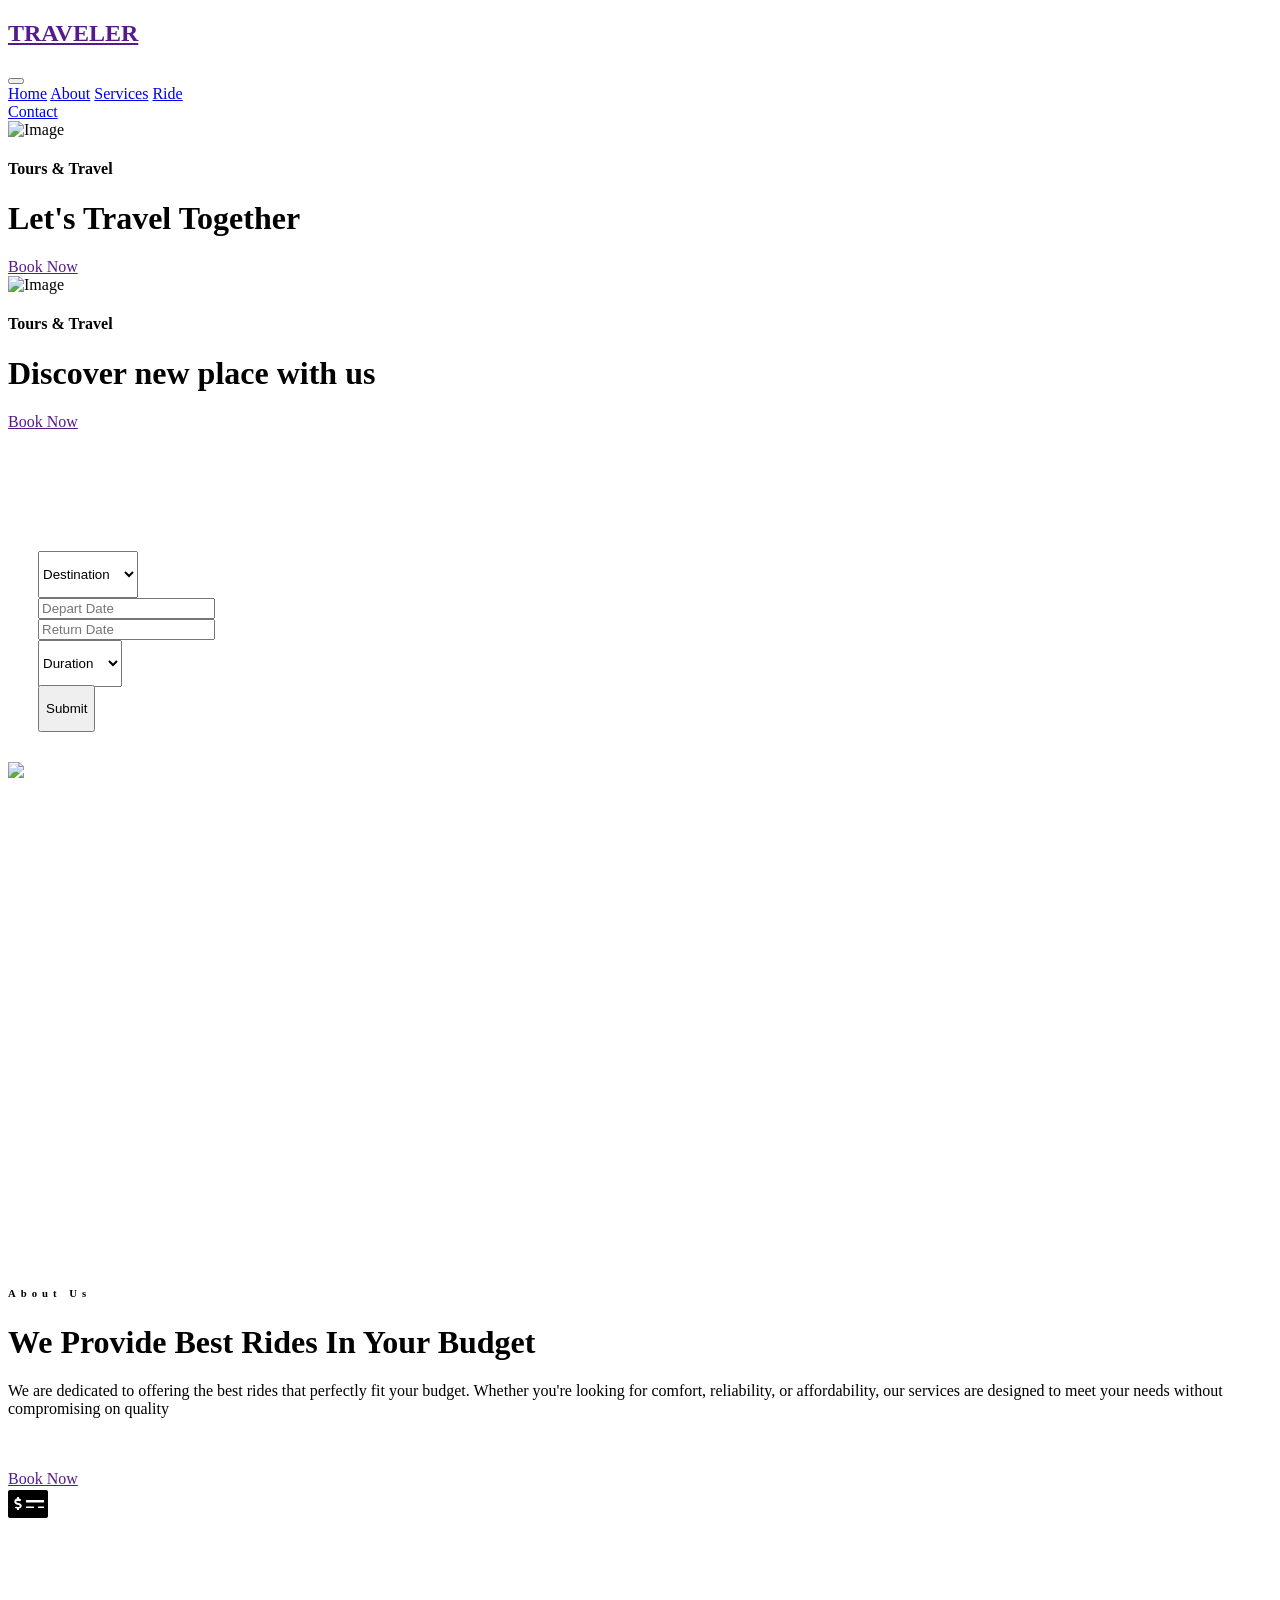
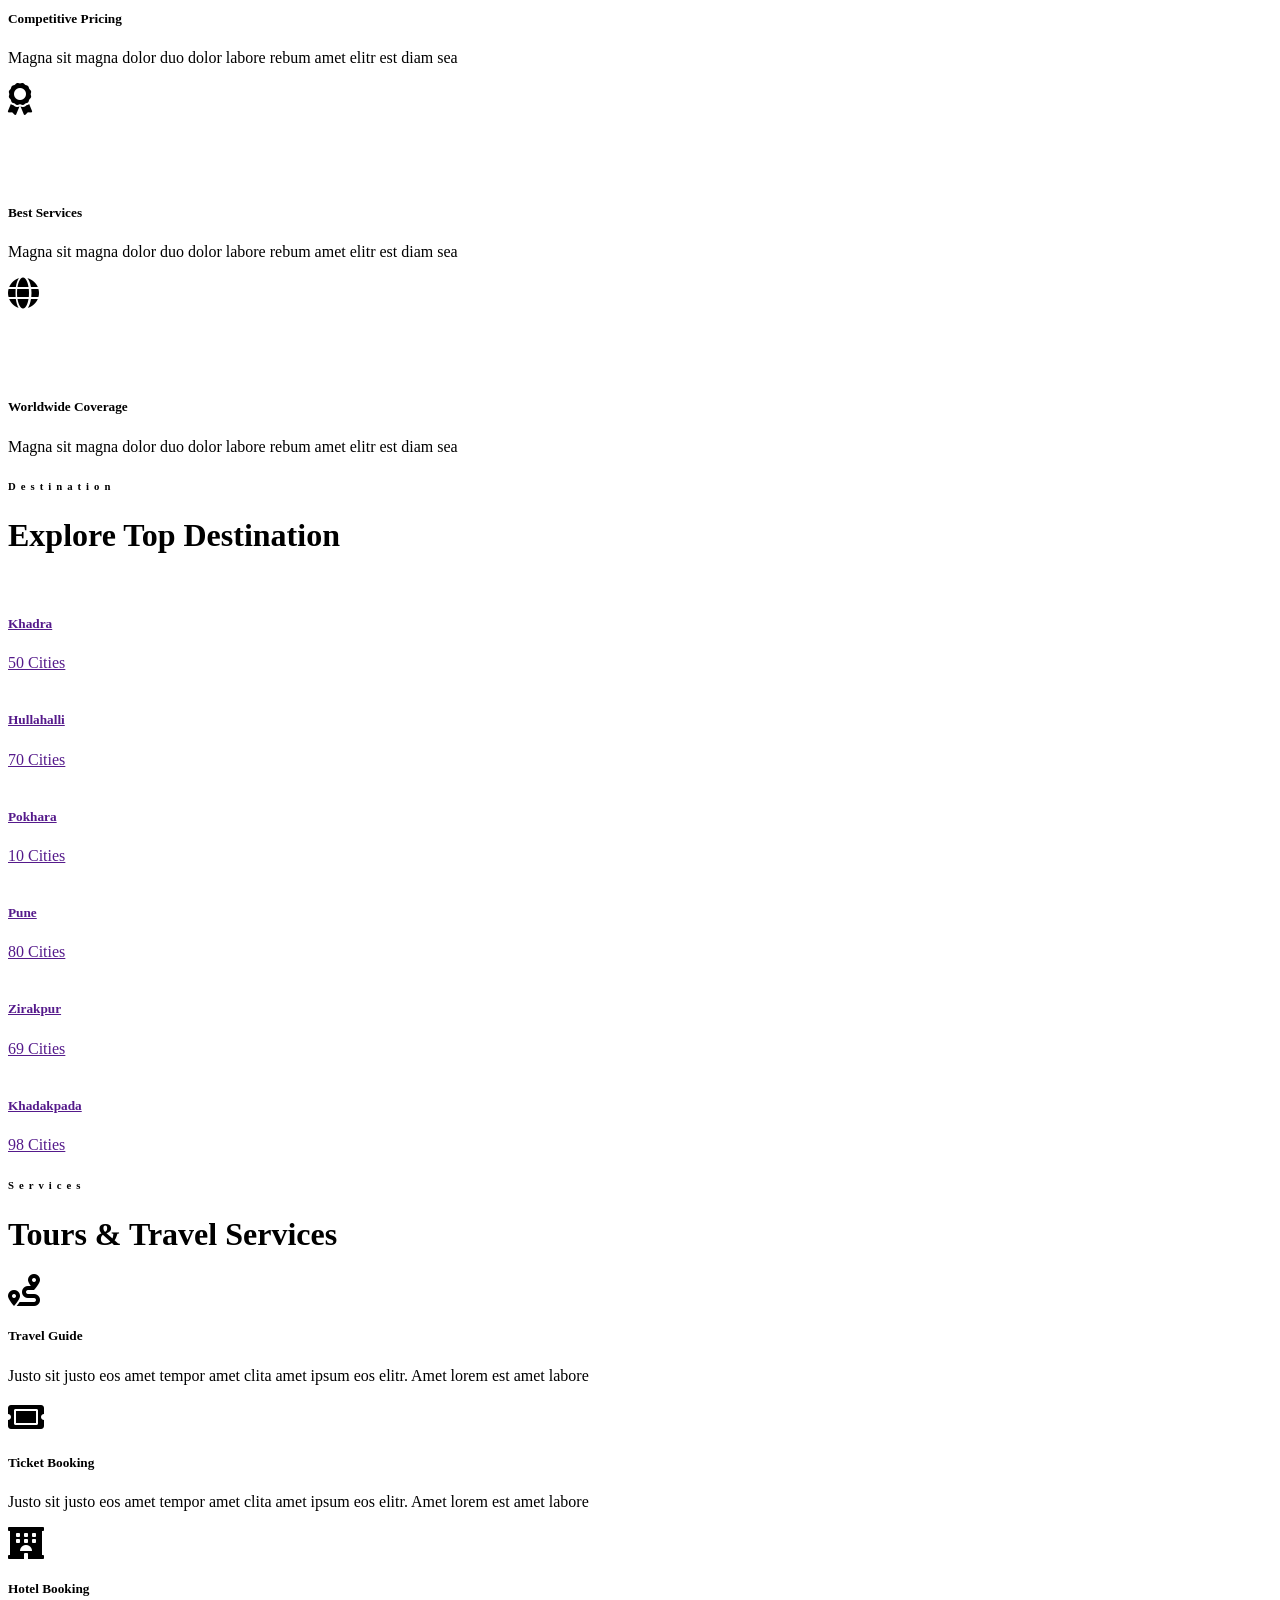
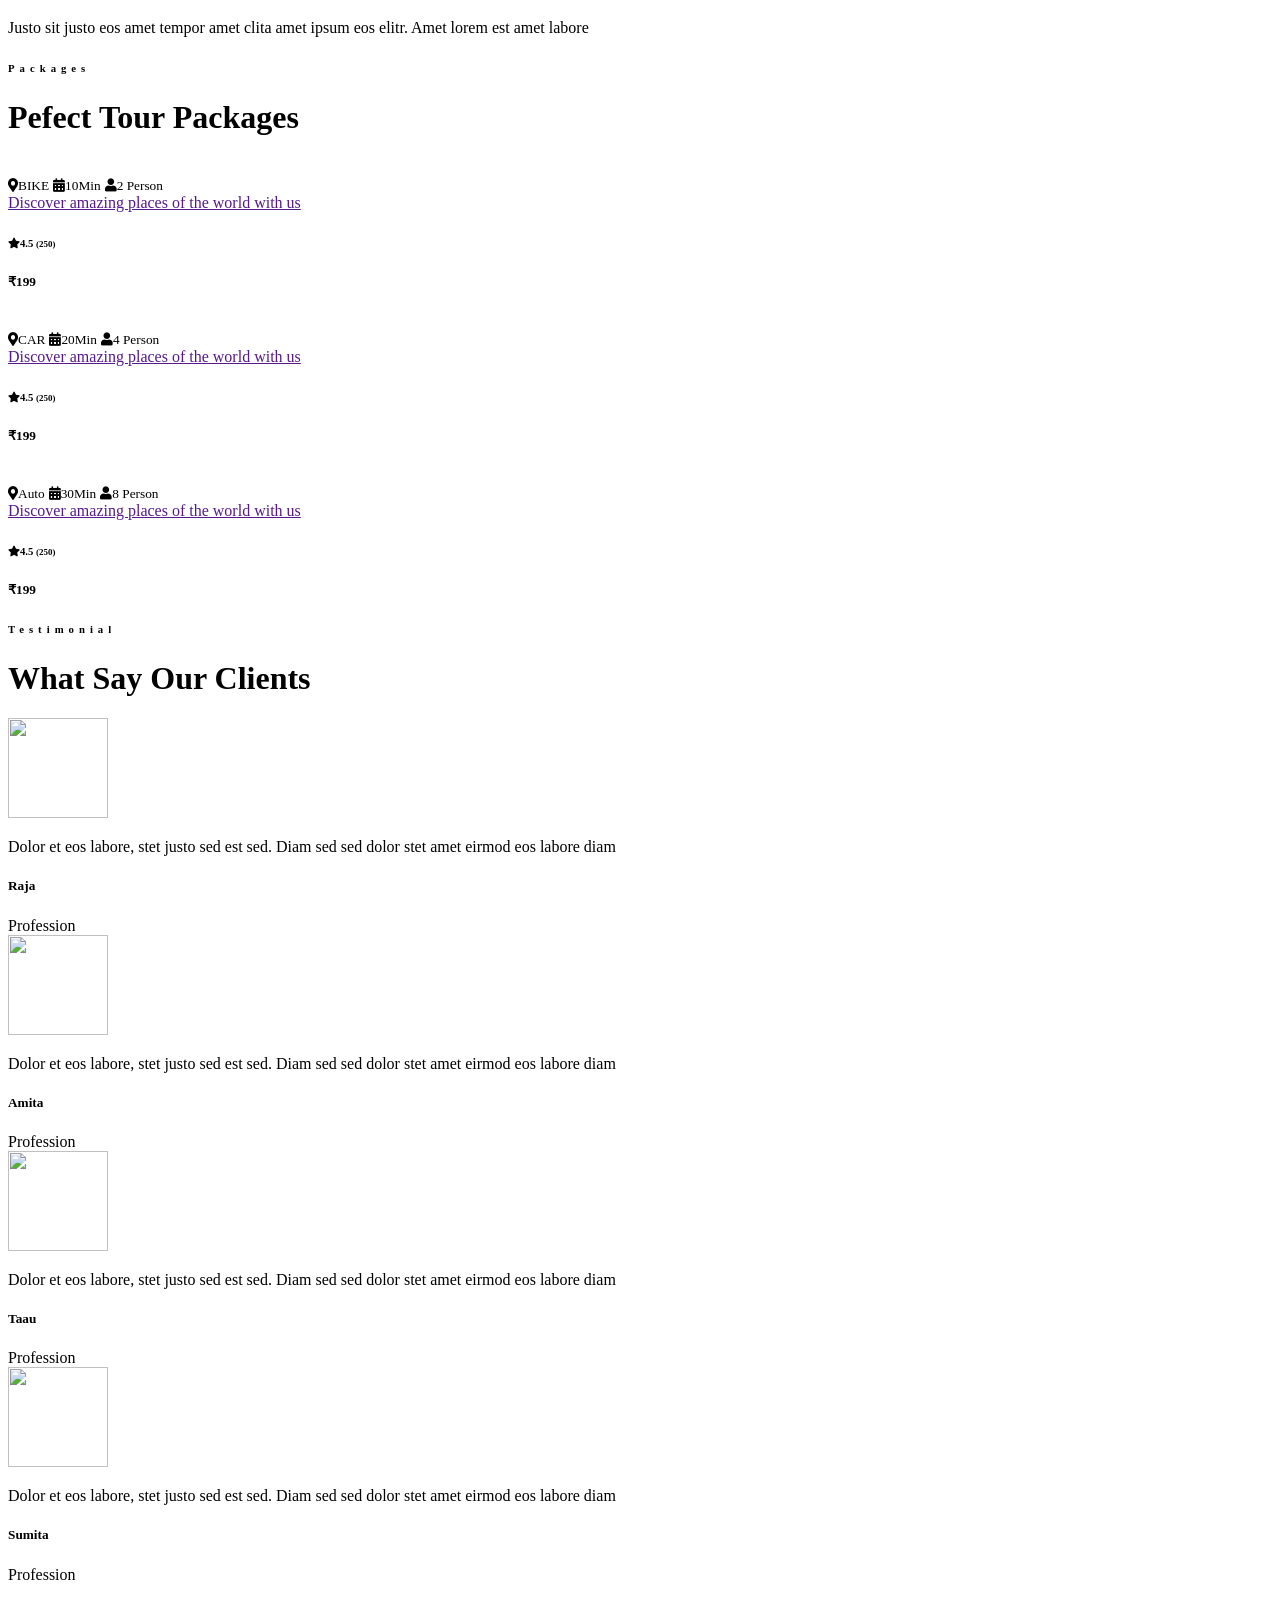
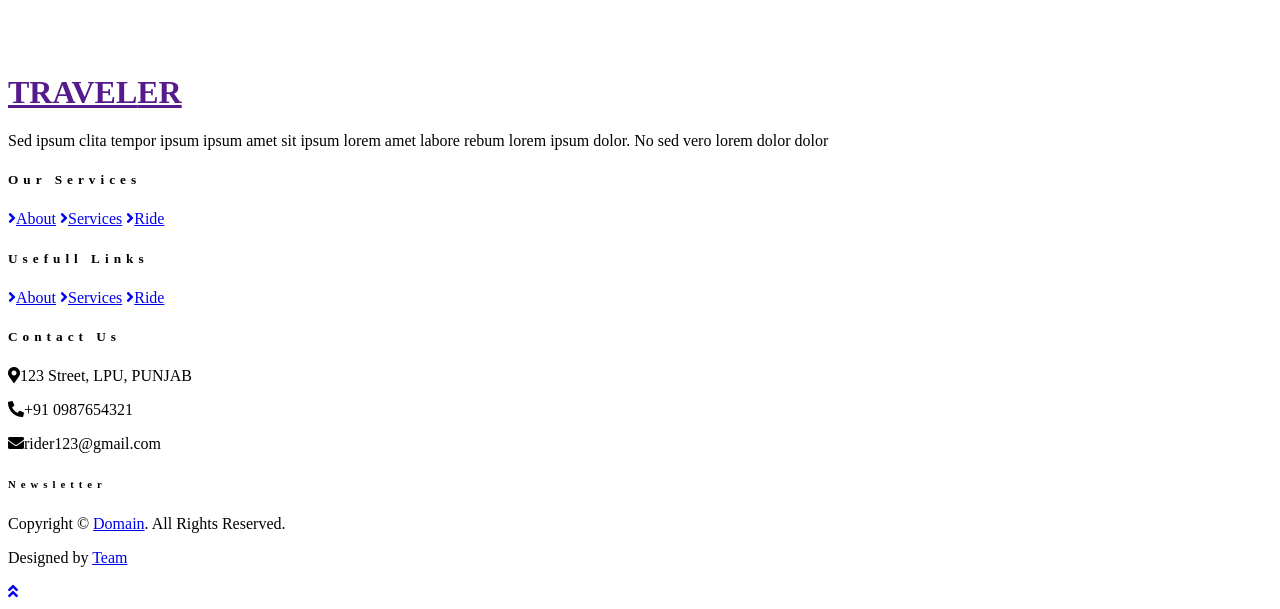
==== index.html @ fdd0c865 "Add files via upload" ====
<!DOCTYPE html>
<html lang="en">

<head>
    <meta charset="utf-8">
    <title>RIDERS</title>
    <meta content="width=device-width, initial-scale=1.0" name="viewport">
    <!-- <meta content="Free HTML Templates" name="keywords">
    <meta content="Free HTML Templates" name="description"> -->

    <!-- Favicon -->
    <link href="img/favicon.ico" rel="icon">

    <!-- Google Web Fonts -->
    <link rel="preconnect" href="https://fonts.gstatic.com">
    <link href="https://fonts.googleapis.com/css2?family=Poppins:wght@400;500;600;700&display=swap" rel="stylesheet"> 

    <!-- Font Awesome -->
    <link href="https://cdnjs.cloudflare.com/ajax/libs/font-awesome/5.10.0/css/all.min.css" rel="stylesheet">

    <!-- Libraries Stylesheet -->
    <link href="lib/owlcarousel/assets/owl.carousel.min.css" rel="stylesheet">
    <link href="lib/tempusdominus/css/tempusdominus-bootstrap-4.min.css" rel="stylesheet" />

    <!-- Customized Bootstrap Stylesheet -->
    <link href="css/style.css" rel="stylesheet">
</head>

<body>
   
    <!-- Topbar End -->


    <!-- Navbar Start -->
    <div class="container-fluid position-relative nav-bar p-0">
        <div class="container-lg position-relative p-0 px-lg-3" style="z-index: 9;">
            <nav class="navbar navbar-expand-lg bg-light navbar-light shadow-lg py-3 py-lg-0 pl-3 pl-lg-5">
                <a href="" class="navbar-brand">
                    <h1 class="text-primary"><span class="text-dark">TRAVEL</span>ER</h1>
                </a>
                <button type="button" class="navbar-toggler" data-toggle="collapse" data-target="#navbarCollapse">
                    <span class="navbar-toggler-icon"></span>
                </button>
                <div class="collapse navbar-collapse justify-content-between px-3" id="navbarCollapse">
                    <div class="navbar-nav ml-auto py-0">
                        <a href="index.html" class="nav-item nav-link active">Home</a>
                        <a href="about.html" class="nav-item nav-link">About</a>
                        <a href="service.html" class="nav-item nav-link">Services</a>
                        <a href="package.html" class="nav-item nav-link">Ride</a>
                        <!-- <div class="nav-item dropdown">
                            <a href="#" class="nav-link dropdown-toggle" data-toggle="dropdown">Pages</a>
                            <div class="dropdown-menu border-0 rounded-0 m-0">
                                <a href="blog.html" class="dropdown-item">Blog Grid</a>
                                <a href="single.html" class="dropdown-item">Blog Detail</a>
                                <a href="destination.html" class="dropdown-item">Destination</a>
                                <a href="guide.html" class="dropdown-item">Travel Guides</a>
                                <a href="testimonial.html" class="dropdown-item">Testimonial</a>
                            </div> -->
                        </div>
                        <a href="contact.html" class="nav-item nav-link">Contact</a>
                    </div>
                </div>
            </nav>
        </div>
    </div>
    <!-- Navbar End -->


    <!-- Carousel Start -->
    <div class="container-fluid p-0">
        <div id="header-carousel" class="carousel slide" data-ride="carousel">
            <div class="carousel-inner">
                <div class="carousel-item active">
                    <img class="w-100" src="img/carousel-1.jpg" alt="Image">
                    <div class="carousel-caption d-flex flex-column align-items-center justify-content-center">
                        <div class="p-3" style="max-width: 900px;">
                            <h4 class="text-white text-uppercase mb-md-3">Tours & Travel</h4>
                            <h1 class="display-3 text-white mb-md-4">Let's Travel Together</h1>
                            <a href="" class="btn btn-primary py-md-3 px-md-5 mt-2">Book Now</a>
                        </div>
                    </div>
                </div>
                <div class="carousel-item">
                    <img class="w-100" src="img/carousel-2.jpg" alt="Image">
                    <div class="carousel-caption d-flex flex-column align-items-center justify-content-center">
                        <div class="p-3" style="max-width: 900px;">
                            <h4 class="text-white text-uppercase mb-md-3">Tours & Travel</h4>
                            <h1 class="display-3 text-white mb-md-4">Discover new place with us</h1>
                            <a href="" class="btn btn-primary py-md-3 px-md-5 mt-2">Book Now</a>
                        </div>
                    </div>
                </div>
            </div>
            <a class="carousel-control-prev" href="#header-carousel" data-slide="prev">
                <div class="btn btn-dark" style="width: 45px; height: 45px;">
                    <span class="carousel-control-prev-icon mb-n2"></span>
                </div>
            </a>
            <a class="carousel-control-next" href="#header-carousel" data-slide="next">
                <div class="btn btn-dark" style="width: 45px; height: 45px;">
                    <span class="carousel-control-next-icon mb-n2"></span>
                </div>
            </a>
        </div>
    </div>
    <!-- Carousel End -->


    <!-- Booking Start -->
    <div class="container-fluid booking mt-5 pb-5">
        <div class="container pb-5">
            <div class="bg-light shadow" style="padding: 30px;">
                <div class="row align-items-center" style="min-height: 60px;">
                    <div class="col-md-10">
                        <div class="row">
                            <div class="col-md-3">
                                <div class="mb-3 mb-md-0">
                                    <select class="custom-select px-4" style="height: 47px;">
                                        <option selected>Destination</option>
                                        <option value="1">Destination 1</option>
                                        <option value="2">Destination 1</option>
                                        <option value="3">Destination 1</option>
                                    </select>
                                </div>
                            </div>
                            <div class="col-md-3">
                                <div class="mb-3 mb-md-0">
                                    <div class="date" id="date1" data-target-input="nearest">
                                        <input type="text" class="form-control p-4 datetimepicker-input" placeholder="Depart Date" data-target="#date1" data-toggle="datetimepicker"/>
                                    </div>
                                </div>
                            </div>
                            <div class="col-md-3">
                                <div class="mb-3 mb-md-0">
                                    <div class="date" id="date2" data-target-input="nearest">
                                        <input type="text" class="form-control p-4 datetimepicker-input" placeholder="Return Date" data-target="#date2" data-toggle="datetimepicker"/>
                                    </div>
                                </div>
                            </div>
                            <div class="col-md-3">
                                <div class="mb-3 mb-md-0">
                                    <select class="custom-select px-4" style="height: 47px;">
                                        <option selected>Duration</option>
                                        <option value="1">Duration 1</option>
                                        <option value="2">Duration 1</option>
                                        <option value="3">Duration 1</option>
                                    </select>
                                </div>
                            </div>
                        </div>
                    </div>
                    <div class="col-md-2">
                        <button class="btn btn-primary btn-block" type="submit" style="height: 47px; margin-top: -2px;">Submit</button>
                    </div>
                </div>
            </div>
        </div>
    </div>
    <!-- Booking End -->


    <!-- About Start -->
    <div class="container-fluid py-5">
        <div class="container pt-5">
            <div class="row">
                <div class="col-lg-6" style="min-height: 500px;">
                    <div class="position-relative h-100">
                        <img class="position-absolute w-100 h-100" src="img/about.jpg" style="object-fit: cover;">
                    </div>
                </div>
                <div class="col-lg-6 pt-5 pb-lg-5">
                    <div class="about-text bg-white p-4 p-lg-5 my-lg-5">
                        <h6 class="text-primary text-uppercase" style="letter-spacing: 5px;">About Us</h6>
                        <h1 class="mb-3">We Provide Best Rides  In Your Budget</h1>
                        <p>We are dedicated to offering the best rides that perfectly fit your budget. Whether you're looking for comfort, reliability, or affordability, our services are designed to meet your needs without compromising on quality</p>
                        <div class="row mb-4">
                            <div class="col-6">
                                <img class="img-fluid" src="img/about-1.jpg" alt="">
                            </div>
                            <div class="col-6">
                                <img class="img-fluid" src="img/about-2.jpg" alt="">
                            </div>
                        </div>
                        <a href="" class="btn btn-primary mt-1">Book Now</a>
                    </div>
                </div>
            </div>
        </div>
    </div>
    <!-- About End -->


    <!-- Feature Start -->
    <div class="container-fluid pb-5">
        <div class="container pb-5">
            <div class="row">
                <div class="col-md-4">
                    <div class="d-flex mb-4 mb-lg-0">
                        <div class="d-flex flex-shrink-0 align-items-center justify-content-center bg-primary mr-3" style="height: 100px; width: 100px;">
                            <i class="fa fa-2x fa-money-check-alt text-white"></i>
                        </div>
                        <div class="d-flex flex-column">
                            <h5 class="">Competitive Pricing</h5>
                            <p class="m-0">Magna sit magna dolor duo dolor labore rebum amet elitr est diam sea</p>
                        </div>
                    </div>
                </div>
                <div class="col-md-4">
                    <div class="d-flex mb-4 mb-lg-0">
                        <div class="d-flex flex-shrink-0 align-items-center justify-content-center bg-primary mr-3" style="height: 100px; width: 100px;">
                            <i class="fa fa-2x fa-award text-white"></i>
                        </div>
                        <div class="d-flex flex-column">
                            <h5 class="">Best Services</h5>
                            <p class="m-0">Magna sit magna dolor duo dolor labore rebum amet elitr est diam sea</p>
                        </div>
                    </div>
                </div>
                <div class="col-md-4">
                    <div class="d-flex mb-4 mb-lg-0">
                        <div class="d-flex flex-shrink-0 align-items-center justify-content-center bg-primary mr-3" style="height: 100px; width: 100px;">
                            <i class="fa fa-2x fa-globe text-white"></i>
                        </div>
                        <div class="d-flex flex-column">
                            <h5 class="">Worldwide Coverage</h5>
                            <p class="m-0">Magna sit magna dolor duo dolor labore rebum amet elitr est diam sea</p>
                        </div>
                    </div>
                </div>
            </div>
        </div>
    </div>
    <!-- Feature End -->


    <!-- Destination Start -->
    <div class="container-fluid py-5">
        <div class="container pt-5 pb-3">
            <div class="text-center mb-3 pb-3">
                <h6 class="text-primary text-uppercase" style="letter-spacing: 5px;">Destination</h6>
                <h1>Explore Top Destination</h1>
            </div>
            <div class="row">
                <div class="col-lg-4 col-md-6 mb-4">
                    <div class="destination-item position-relative overflow-hidden mb-2">
                        <img class="img-fluid" src="img/destination-1.jpg" alt="">
                        <a class="destination-overlay text-white text-decoration-none" href="">
                            <h5 class="text-white">Khadra</h5>
                            <span>50 Cities</span>
                        </a>
                    </div>
                </div>
                <div class="col-lg-4 col-md-6 mb-4">
                    <div class="destination-item position-relative overflow-hidden mb-2">
                        <img class="img-fluid" src="img/destination-2.jpg" alt="">
                        <a class="destination-overlay text-white text-decoration-none" href="">
                            <h5 class="text-white">Hullahalli</h5>
                            <span>70 Cities</span>
                        </a>
                    </div>
                </div>
                <div class="col-lg-4 col-md-6 mb-4">
                    <div class="destination-item position-relative overflow-hidden mb-2">
                        <img class="img-fluid" src="img/destination-3.jpg" alt="">
                        <a class="destination-overlay text-white text-decoration-none" href="">
                            <h5 class="text-white">Pokhara</h5>
                            <span>10 Cities</span>
                        </a>
                    </div>
                </div>
                <div class="col-lg-4 col-md-6 mb-4">
                    <div class="destination-item position-relative overflow-hidden mb-2">
                        <img class="img-fluid" src="img/destination-4.jpg" alt="">
                        <a class="destination-overlay text-white text-decoration-none" href="">
                            <h5 class="text-white">Pune</h5>
                            <span>80 Cities</span>
                        </a>
                    </div>
                </div>
                <div class="col-lg-4 col-md-6 mb-4">
                    <div class="destination-item position-relative overflow-hidden mb-2">
                        <img class="img-fluid" src="img/destination-5.jpg" alt="">
                        <a class="destination-overlay text-white text-decoration-none" href="">
                            <h5 class="text-white">Zirakpur</h5>
                            <span>69 Cities</span>
                        </a>
                    </div>
                </div>
                <div class="col-lg-4 col-md-6 mb-4">
                    <div class="destination-item position-relative overflow-hidden mb-2">
                        <img class="img-fluid" src="img/destination-6.jpg" alt="">
                        <a class="destination-overlay text-white text-decoration-none" href="">
                            <h5 class="text-white">Khadakpada</h5>
                            <span>98 Cities</span>
                        </a>
                    </div>
                </div>
            </div>
        </div>
    </div>
    <!-- Destination Start -->


    <!-- Service Start -->
    <div class="container-fluid py-5">
        <div class="container pt-5 pb-3">
            <div class="text-center mb-3 pb-3">
                <h6 class="text-primary text-uppercase" style="letter-spacing: 5px;">Services</h6>
                <h1>Tours & Travel Services</h1>
            </div>
            <div class="row">
                <div class="col-lg-4 col-md-6 mb-4">
                    <div class="service-item bg-white text-center mb-2 py-5 px-4">
                        <i class="fa fa-2x fa-route mx-auto mb-4"></i>
                        <h5 class="mb-2">Travel Guide</h5>
                        <p class="m-0">Justo sit justo eos amet tempor amet clita amet ipsum eos elitr. Amet lorem est amet labore</p>
                    </div>
                </div>
                <div class="col-lg-4 col-md-6 mb-4">
                    <div class="service-item bg-white text-center mb-2 py-5 px-4">
                        <i class="fa fa-2x fa-ticket-alt mx-auto mb-4"></i>
                        <h5 class="mb-2">Ticket Booking</h5>
                        <p class="m-0">Justo sit justo eos amet tempor amet clita amet ipsum eos elitr. Amet lorem est amet labore</p>
                    </div>
                </div>
                <div class="col-lg-4 col-md-6 mb-4">
                    <div class="service-item bg-white text-center mb-2 py-5 px-4">
                        <i class="fa fa-2x fa-hotel mx-auto mb-4"></i>
                        <h5 class="mb-2">Hotel Booking</h5>
                        <p class="m-0">Justo sit justo eos amet tempor amet clita amet ipsum eos elitr. Amet lorem est amet labore</p>
                    </div>
                </div>
            </div>
        </div>
    </div>
    <!-- Service End -->


    <!-- Packages Start -->
    <div class="container-fluid py-5">
        <div class="container pt-5 pb-3">
            <div class="text-center mb-3 pb-3">
                <h6 class="text-primary text-uppercase" style="letter-spacing: 5px;">Packages</h6>
                <h1>Pefect Tour Packages</h1>
            </div>
            <div class="row">
                <div class="col-lg-4 col-md-6 mb-4">
                    <div class="package-item bg-white mb-2">
                        <img class="img-fluid" src="img/package-1.jpg" alt="">
                        <div class="p-4">
                            <div class="d-flex justify-content-between mb-3">
                                <small class="m-0"><i class="fa fa-map-marker-alt tex t-primary mr-2"></i>BIKE</small>
                                <small class="m-0"><i class="fa fa-calendar-alt text-primary mr-2"></i>10Min</small>
                                <small class="m-0"><i class="fa fa-user text-primary mr-2"></i>2 Person</small>
                            </div>
                            <a class="h5 text-decoration-none" href="">Discover amazing places of the world with us</a>
                            <div class="border-top mt-4 pt-4">
                                <div class="d-flex justify-content-between">
                                    <h6 class="m-0"><i class="fa fa-star text-primary mr-2"></i>4.5 <small>(250)</small></h6>
                                    <h5 class="m-0">   ₹199</h5>
                                </div>
                            </div>
                        </div>
                    </div>
                </div>
                <div class="col-lg-4 col-md-6 mb-4">
                    <div class="package-item bg-white mb-2">
                        <img class="img-fluid" src="img/package-2.jpg" alt="">
                        <div class="p-4">
                            <div class="d-flex justify-content-between mb-3">
                                <small class="m-0"><i class="fa fa-map-marker-alt text-primary mr-2"></i>CAR</small>
                                <small class="m-0"><i class="fa fa-calendar-alt text-primary mr-2"></i>20Min</small>
                                <small class="m-0"><i class="fa fa-user text-primary mr-2"></i>4 Person</small>
                            </div>
                            <a class="h5 text-decoration-none" href="">Discover amazing places of the world with us</a>
                            <div class="border-top mt-4 pt-4">
                                <div class="d-flex justify-content-between">
                                    <h6 class="m-0"><i class="fa fa-star text-primary mr-2"></i>4.5 <small>(250)</small></h6>
                                    <h5 class="m-0">   ₹199</h5>
                                </div>
                            </div>
                        </div>
                    </div>
                </div>
                <div class="col-lg-4 col-md-6 mb-4">
                    <div class="package-item bg-white mb-2">
                        <img class="img-fluid" src="img/package-3.jpg" alt="">
                        <div class="p-4">
                            <div class="d-flex justify-content-between mb-3">
                                <small class="m-0"><i class="fa fa-map-marker-alt text-primary mr-2"></i>Auto</small>
                                <small class="m-0"><i class="fa fa-calendar-alt text-primary mr-2"></i>30Min</small>
                                <small class="m-0"><i class="fa fa-user text-primary mr-2"></i>8 Person</small>
                            </div>
                            <a class="h5 text-decoration-none" href="">Discover amazing places of the world with us</a>
                            <div class="border-top mt-4 pt-4">
                                <div class="d-flex justify-content-between">
                                    <h6 class="m-0"><i class="fa fa-star text-primary mr-2"></i>4.5 <small>(250)</small></h6>
                                    <h5 class="m-0">   ₹199</h5>
                                </div>
                            </div>
                        </div>
                    </div>
                </div>
                
               
               
            </div>
        </div>
    </div>




    <!-- Testimonial Start -->
    <div class="container-fluid py-5">
        <div class="container py-5">
            <div class="text-center mb-3 pb-3">
                <h6 class="text-primary text-uppercase" style="letter-spacing: 5px;">Testimonial</h6>
                <h1>What Say Our Clients</h1>
            </div>
            <div class="owl-carousel testimonial-carousel">
                <div class="text-center pb-4">
                    <img class="img-fluid mx-auto" src="img/testimonial-1.jpg" style="width: 100px; height: 100px;" >
                    <div class="testimonial-text bg-white p-4 mt-n5">
                        <p class="mt-5">Dolor et eos labore, stet justo sed est sed. Diam sed sed dolor stet amet eirmod eos labore diam
                        </p>
                        <h5 class="text-truncate">Raja</h5>
                        <span>Profession</span>
                    </div>
                </div>
                <div class="text-center">
                    <img class="img-fluid mx-auto" src="img/testimonial-2.jpg" style="width: 100px; height: 100px;" >
                    <div class="testimonial-text bg-white p-4 mt-n5">
                        <p class="mt-5">Dolor et eos labore, stet justo sed est sed. Diam sed sed dolor stet amet eirmod eos labore diam
                        </p>
                        <h5 class="text-truncate">Amita</h5>
                        <span>Profession</span>
                    </div>
                </div>
                <div class="text-center">
                    <img class="img-fluid mx-auto" src="img/testimonial-3.jpg" style="width: 100px; height: 100px;" >
                    <div class="testimonial-text bg-white p-4 mt-n5">
                        <p class="mt-5">Dolor et eos labore, stet justo sed est sed. Diam sed sed dolor stet amet eirmod eos labore diam
                        </p>
                        <h5 class="text-truncate">Taau</h5>
                        <span>Profession</span>
                    </div>
                </div>
                <div class="text-center">
                    <img class="img-fluid mx-auto" src="img/testimonial-4.jpg" style="width: 100px; height: 100px;" >
                    <div class="testimonial-text bg-white p-4 mt-n5">
                        <p class="mt-5">Dolor et eos labore, stet justo sed est sed. Diam sed sed dolor stet amet eirmod eos labore diam
                        </p>
                        <h5 class="text-truncate">Sumita</h5>
                        <span>Profession</span>
                    </div>
                </div>
            </div>
        </div>
    </div>
    <!-- Testimonial End -->



    <!-- Footer Start -->
    <div class="container-fluid bg-dark text-white-50 py-5 px-sm-3 px-lg-5" style="margin-top: 90px;">
        <div class="row pt-5">
            <div class="col-lg-3 col-md-6 mb-5">
                <a href="" class="navbar-brand">
                    <h1 class="text-primary"><span class="text-white">TRAVEL</span>ER</h1>
                </a>
                <p>Sed ipsum clita tempor ipsum ipsum amet sit ipsum lorem amet labore rebum lorem ipsum dolor. No sed vero lorem dolor dolor</p>
               
            </div>
            <div class="col-lg-3 col-md-6 mb-5">
                <h5 class="text-white text-uppercase mb-4" style="letter-spacing: 5px;">Our Services</h5>
                <div class="d-flex flex-column justify-content-start">
                    <a class="text-white-50 mb-2" href="about.html"><i class="fa fa-angle-right mr-2"></i>About</a>
                    <!-- <a class="text-white-50 mb-2" href="#"><i class="fa fa-angle-right mr-2"></i>Destination</a> -->
                    <a class="text-white-50 mb-2" href="service.html"><i class="fa fa-angle-right mr-2"></i>Services</a>
                    <a class="text-white-50 mb-2" href="package.html"><i class="fa fa-angle-right mr-2"></i>Ride</a>
                </div>
            </div>
            <div class="col-lg-3 col-md-6 mb-5">
                <h5 class="text-white text-uppercase mb-4" style="letter-spacing: 5px;">Usefull Links</h5>
                <div class="d-flex flex-column justify-content-start">
                    <a class="text-white-50 mb-2" href="about.html"><i class="fa fa-angle-right mr-2"></i>About</a>
                    <!-- <a class="text-white-50 mb-2" href="#"><i class="fa fa-angle-right mr-2"></i>Destination</a> -->
                    <a class="text-white-50 mb-2" href="service.html"><i class="fa fa-angle-right mr-2"></i>Services</a>
                    <a class="text-white-50 mb-2" href="package.html"><i class="fa fa-angle-right mr-2"></i>Ride</a>
                </div>
            </div>
            <div class="col-lg-3 col-md-6 mb-5">
                <h5 class="text-white text-uppercase mb-4" style="letter-spacing: 5px;">Contact Us</h5>
                <p><i class="fa fa-map-marker-alt mr-2"></i>123 Street, LPU, PUNJAB</p>
                <p><i class="fa fa-phone-alt mr-2"></i>+91 0987654321</p>
                <p><i class="fa fa-envelope mr-2"></i>rider123@gmail.com</p>
                <h6 class="text-white text-uppercase mt-4 mb-3" style="letter-spacing: 5px;">Newsletter</h6>
                <div class="w-100">
                    
                </div>
            </div>
        </div>
    </div>
    <div class="container-fluid bg-dark text-white border-top py-4 px-sm-3 px-md-5" style="border-color: rgba(256, 256, 256, .1) !important;">
        <div class="row">
            <div class="col-lg-6 text-center text-md-left mb-3 mb-md-0">
                <p class="m-0 text-white-50">Copyright &copy; <a href="#">Domain</a>. All Rights Reserved.</a>
                </p>
            </div>
            <div class="col-lg-6 text-center text-md-right">
                <p class="m-0 text-white-50">Designed by <a href="#">Team</a>
                </p>
            </div>
        </div>
    </div>
    <!-- Footer End -->


    <!-- Back to Top -->
    <a href="#" class="btn btn-lg btn-primary btn-lg-square back-to-top"><i class="fa fa-angle-double-up"></i></a>


    <!-- JavaScript Libraries -->
    <script src="https://code.jquery.com/jquery-3.4.1.min.js"></script>
    <script src="https://stackpath.bootstrapcdn.com/bootstrap/4.4.1/js/bootstrap.bundle.min.js"></script>
    <script src="lib/easing/easing.min.js"></script>
    <script src="lib/owlcarousel/owl.carousel.min.js"></script>
    <script src="lib/tempusdominus/js/moment.min.js"></script>
    <script src="lib/tempusdominus/js/moment-timezone.min.js"></script>
    <script src="lib/tempusdominus/js/tempusdominus-bootstrap-4.min.js"></script>

    <!-- Contact Javascript File -->
    <script src="mail/jqBootstrapValidation.min.js"></script>
    <script src="mail/contact.js"></script>

    <!-- Template Javascript -->
    <script src="js/main.js"></script>
</body>

</html>
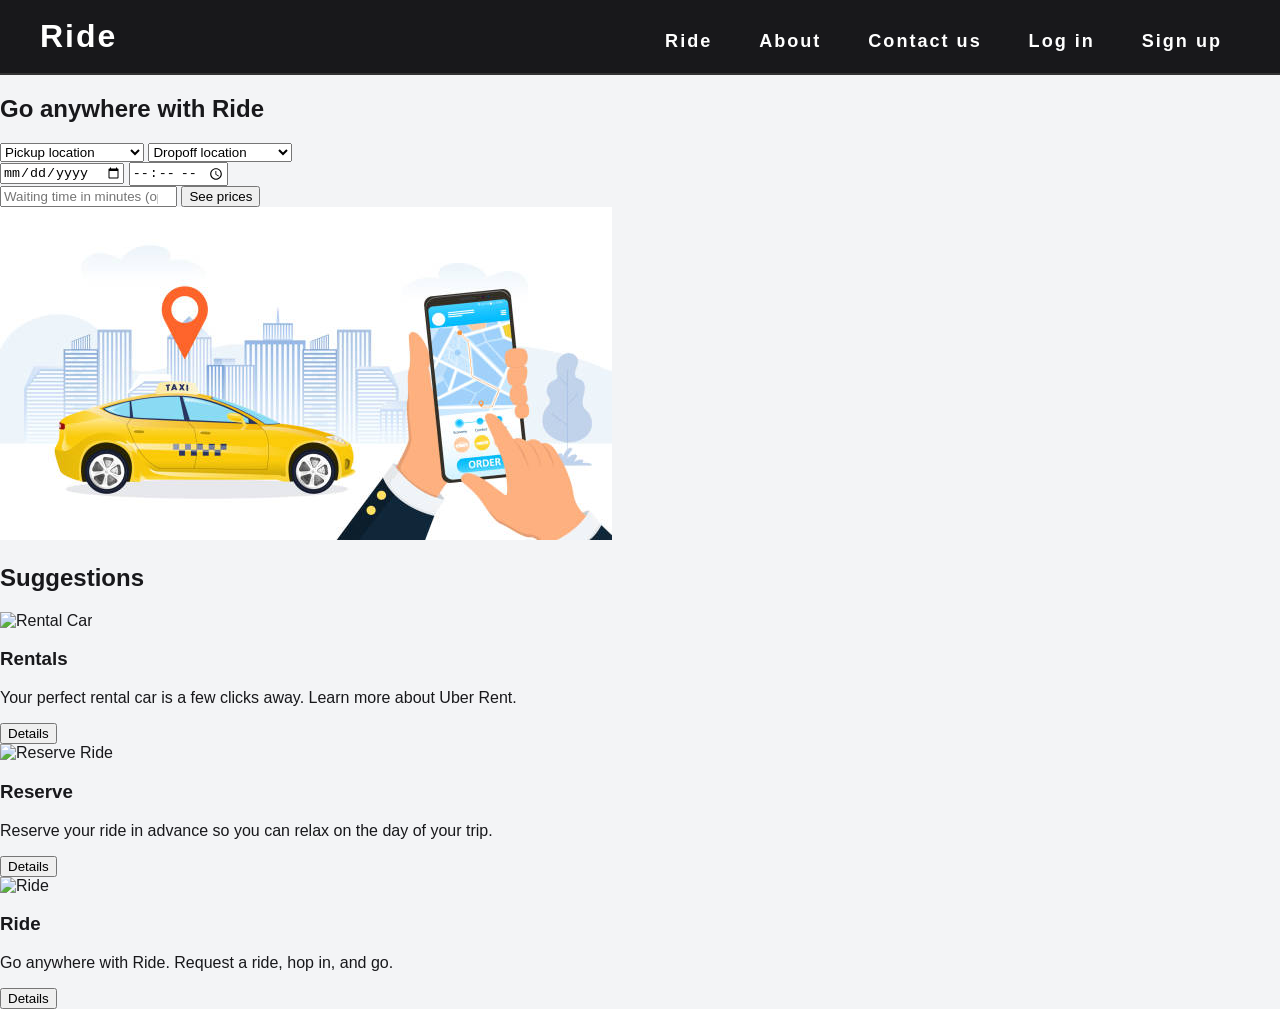
==== commit fa21d13b: "Add files via upload" ====
--- a/index.html
+++ b/index.html
@@ -1,541 +1,255 @@
-<!DOCTYPE html>
-<html lang="en">
-
-<head>
-    <meta charset="utf-8">
-    <title>RIDERS</title>
-    <meta content="width=device-width, initial-scale=1.0" name="viewport">
-    <!-- <meta content="Free HTML Templates" name="keywords">
-    <meta content="Free HTML Templates" name="description"> -->
-
-    <!-- Favicon -->
-    <link href="img/favicon.ico" rel="icon">
-
-    <!-- Google Web Fonts -->
-    <link rel="preconnect" href="https://fonts.gstatic.com">
-    <link href="https://fonts.googleapis.com/css2?family=Poppins:wght@400;500;600;700&display=swap" rel="stylesheet"> 
-
-    <!-- Font Awesome -->
-    <link href="https://cdnjs.cloudflare.com/ajax/libs/font-awesome/5.10.0/css/all.min.css" rel="stylesheet">
-
-    <!-- Libraries Stylesheet -->
-    <link href="lib/owlcarousel/assets/owl.carousel.min.css" rel="stylesheet">
-    <link href="lib/tempusdominus/css/tempusdominus-bootstrap-4.min.css" rel="stylesheet" />
-
-    <!-- Customized Bootstrap Stylesheet -->
-    <link href="css/style.css" rel="stylesheet">
-</head>
-
-<body>
-   
-    <!-- Topbar End -->
-
-
-    <!-- Navbar Start -->
-    <div class="container-fluid position-relative nav-bar p-0">
-        <div class="container-lg position-relative p-0 px-lg-3" style="z-index: 9;">
-            <nav class="navbar navbar-expand-lg bg-light navbar-light shadow-lg py-3 py-lg-0 pl-3 pl-lg-5">
-                <a href="" class="navbar-brand">
-                    <h1 class="text-primary"><span class="text-dark">TRAVEL</span>ER</h1>
-                </a>
-                <button type="button" class="navbar-toggler" data-toggle="collapse" data-target="#navbarCollapse">
-                    <span class="navbar-toggler-icon"></span>
-                </button>
-                <div class="collapse navbar-collapse justify-content-between px-3" id="navbarCollapse">
-                    <div class="navbar-nav ml-auto py-0">
-                        <a href="index.html" class="nav-item nav-link active">Home</a>
-                        <a href="about.html" class="nav-item nav-link">About</a>
-                        <a href="service.html" class="nav-item nav-link">Services</a>
-                        <a href="package.html" class="nav-item nav-link">Ride</a>
-                        <!-- <div class="nav-item dropdown">
-                            <a href="#" class="nav-link dropdown-toggle" data-toggle="dropdown">Pages</a>
-                            <div class="dropdown-menu border-0 rounded-0 m-0">
-                                <a href="blog.html" class="dropdown-item">Blog Grid</a>
-                                <a href="single.html" class="dropdown-item">Blog Detail</a>
-                                <a href="destination.html" class="dropdown-item">Destination</a>
-                                <a href="guide.html" class="dropdown-item">Travel Guides</a>
-                                <a href="testimonial.html" class="dropdown-item">Testimonial</a>
-                            </div> -->
-                        </div>
-                        <a href="contact.html" class="nav-item nav-link">Contact</a>
-                    </div>
-                </div>
-            </nav>
-        </div>
-    </div>
-    <!-- Navbar End -->
-
-
-    <!-- Carousel Start -->
-    <div class="container-fluid p-0">
-        <div id="header-carousel" class="carousel slide" data-ride="carousel">
-            <div class="carousel-inner">
-                <div class="carousel-item active">
-                    <img class="w-100" src="img/carousel-1.jpg" alt="Image">
-                    <div class="carousel-caption d-flex flex-column align-items-center justify-content-center">
-                        <div class="p-3" style="max-width: 900px;">
-                            <h4 class="text-white text-uppercase mb-md-3">Tours & Travel</h4>
-                            <h1 class="display-3 text-white mb-md-4">Let's Travel Together</h1>
-                            <a href="" class="btn btn-primary py-md-3 px-md-5 mt-2">Book Now</a>
-                        </div>
-                    </div>
-                </div>
-                <div class="carousel-item">
-                    <img class="w-100" src="img/carousel-2.jpg" alt="Image">
-                    <div class="carousel-caption d-flex flex-column align-items-center justify-content-center">
-                        <div class="p-3" style="max-width: 900px;">
-                            <h4 class="text-white text-uppercase mb-md-3">Tours & Travel</h4>
-                            <h1 class="display-3 text-white mb-md-4">Discover new place with us</h1>
-                            <a href="" class="btn btn-primary py-md-3 px-md-5 mt-2">Book Now</a>
-                        </div>
-                    </div>
-                </div>
-            </div>
-            <a class="carousel-control-prev" href="#header-carousel" data-slide="prev">
-                <div class="btn btn-dark" style="width: 45px; height: 45px;">
-                    <span class="carousel-control-prev-icon mb-n2"></span>
-                </div>
-            </a>
-            <a class="carousel-control-next" href="#header-carousel" data-slide="next">
-                <div class="btn btn-dark" style="width: 45px; height: 45px;">
-                    <span class="carousel-control-next-icon mb-n2"></span>
-                </div>
-            </a>
-        </div>
-    </div>
-    <!-- Carousel End -->
-
-
-    <!-- Booking Start -->
-    <div class="container-fluid booking mt-5 pb-5">
-        <div class="container pb-5">
-            <div class="bg-light shadow" style="padding: 30px;">
-                <div class="row align-items-center" style="min-height: 60px;">
-                    <div class="col-md-10">
-                        <div class="row">
-                            <div class="col-md-3">
-                                <div class="mb-3 mb-md-0">
-                                    <select class="custom-select px-4" style="height: 47px;">
-                                        <option selected>Destination</option>
-                                        <option value="1">Destination 1</option>
-                                        <option value="2">Destination 1</option>
-                                        <option value="3">Destination 1</option>
-                                    </select>
-                                </div>
-                            </div>
-                            <div class="col-md-3">
-                                <div class="mb-3 mb-md-0">
-                                    <div class="date" id="date1" data-target-input="nearest">
-                                        <input type="text" class="form-control p-4 datetimepicker-input" placeholder="Depart Date" data-target="#date1" data-toggle="datetimepicker"/>
-                                    </div>
-                                </div>
-                            </div>
-                            <div class="col-md-3">
-                                <div class="mb-3 mb-md-0">
-                                    <div class="date" id="date2" data-target-input="nearest">
-                                        <input type="text" class="form-control p-4 datetimepicker-input" placeholder="Return Date" data-target="#date2" data-toggle="datetimepicker"/>
-                                    </div>
-                                </div>
-                            </div>
-                            <div class="col-md-3">
-                                <div class="mb-3 mb-md-0">
-                                    <select class="custom-select px-4" style="height: 47px;">
-                                        <option selected>Duration</option>
-                                        <option value="1">Duration 1</option>
-                                        <option value="2">Duration 1</option>
-                                        <option value="3">Duration 1</option>
-                                    </select>
-                                </div>
-                            </div>
-                        </div>
-                    </div>
-                    <div class="col-md-2">
-                        <button class="btn btn-primary btn-block" type="submit" style="height: 47px; margin-top: -2px;">Submit</button>
-                    </div>
-                </div>
-            </div>
-        </div>
-    </div>
-    <!-- Booking End -->
-
-
-    <!-- About Start -->
-    <div class="container-fluid py-5">
-        <div class="container pt-5">
-            <div class="row">
-                <div class="col-lg-6" style="min-height: 500px;">
-                    <div class="position-relative h-100">
-                        <img class="position-absolute w-100 h-100" src="img/about.jpg" style="object-fit: cover;">
-                    </div>
-                </div>
-                <div class="col-lg-6 pt-5 pb-lg-5">
-                    <div class="about-text bg-white p-4 p-lg-5 my-lg-5">
-                        <h6 class="text-primary text-uppercase" style="letter-spacing: 5px;">About Us</h6>
-                        <h1 class="mb-3">We Provide Best Rides  In Your Budget</h1>
-                        <p>We are dedicated to offering the best rides that perfectly fit your budget. Whether you're looking for comfort, reliability, or affordability, our services are designed to meet your needs without compromising on quality</p>
-                        <div class="row mb-4">
-                            <div class="col-6">
-                                <img class="img-fluid" src="img/about-1.jpg" alt="">
-                            </div>
-                            <div class="col-6">
-                                <img class="img-fluid" src="img/about-2.jpg" alt="">
-                            </div>
-                        </div>
-                        <a href="" class="btn btn-primary mt-1">Book Now</a>
-                    </div>
-                </div>
-            </div>
-        </div>
-    </div>
-    <!-- About End -->
-
-
-    <!-- Feature Start -->
-    <div class="container-fluid pb-5">
-        <div class="container pb-5">
-            <div class="row">
-                <div class="col-md-4">
-                    <div class="d-flex mb-4 mb-lg-0">
-                        <div class="d-flex flex-shrink-0 align-items-center justify-content-center bg-primary mr-3" style="height: 100px; width: 100px;">
-                            <i class="fa fa-2x fa-money-check-alt text-white"></i>
-                        </div>
-                        <div class="d-flex flex-column">
-                            <h5 class="">Competitive Pricing</h5>
-                            <p class="m-0">Magna sit magna dolor duo dolor labore rebum amet elitr est diam sea</p>
-                        </div>
-                    </div>
-                </div>
-                <div class="col-md-4">
-                    <div class="d-flex mb-4 mb-lg-0">
-                        <div class="d-flex flex-shrink-0 align-items-center justify-content-center bg-primary mr-3" style="height: 100px; width: 100px;">
-                            <i class="fa fa-2x fa-award text-white"></i>
-                        </div>
-                        <div class="d-flex flex-column">
-                            <h5 class="">Best Services</h5>
-                            <p class="m-0">Magna sit magna dolor duo dolor labore rebum amet elitr est diam sea</p>
-                        </div>
-                    </div>
-                </div>
-                <div class="col-md-4">
-                    <div class="d-flex mb-4 mb-lg-0">
-                        <div class="d-flex flex-shrink-0 align-items-center justify-content-center bg-primary mr-3" style="height: 100px; width: 100px;">
-                            <i class="fa fa-2x fa-globe text-white"></i>
-                        </div>
-                        <div class="d-flex flex-column">
-                            <h5 class="">Worldwide Coverage</h5>
-                            <p class="m-0">Magna sit magna dolor duo dolor labore rebum amet elitr est diam sea</p>
-                        </div>
-                    </div>
-                </div>
-            </div>
-        </div>
-    </div>
-    <!-- Feature End -->
-
-
-    <!-- Destination Start -->
-    <div class="container-fluid py-5">
-        <div class="container pt-5 pb-3">
-            <div class="text-center mb-3 pb-3">
-                <h6 class="text-primary text-uppercase" style="letter-spacing: 5px;">Destination</h6>
-                <h1>Explore Top Destination</h1>
-            </div>
-            <div class="row">
-                <div class="col-lg-4 col-md-6 mb-4">
-                    <div class="destination-item position-relative overflow-hidden mb-2">
-                        <img class="img-fluid" src="img/destination-1.jpg" alt="">
-                        <a class="destination-overlay text-white text-decoration-none" href="">
-                            <h5 class="text-white">Khadra</h5>
-                            <span>50 Cities</span>
-                        </a>
-                    </div>
-                </div>
-                <div class="col-lg-4 col-md-6 mb-4">
-                    <div class="destination-item position-relative overflow-hidden mb-2">
-                        <img class="img-fluid" src="img/destination-2.jpg" alt="">
-                        <a class="destination-overlay text-white text-decoration-none" href="">
-                            <h5 class="text-white">Hullahalli</h5>
-                            <span>70 Cities</span>
-                        </a>
-                    </div>
-                </div>
-                <div class="col-lg-4 col-md-6 mb-4">
-                    <div class="destination-item position-relative overflow-hidden mb-2">
-                        <img class="img-fluid" src="img/destination-3.jpg" alt="">
-                        <a class="destination-overlay text-white text-decoration-none" href="">
-                            <h5 class="text-white">Pokhara</h5>
-                            <span>10 Cities</span>
-                        </a>
-                    </div>
-                </div>
-                <div class="col-lg-4 col-md-6 mb-4">
-                    <div class="destination-item position-relative overflow-hidden mb-2">
-                        <img class="img-fluid" src="img/destination-4.jpg" alt="">
-                        <a class="destination-overlay text-white text-decoration-none" href="">
-                            <h5 class="text-white">Pune</h5>
-                            <span>80 Cities</span>
-                        </a>
-                    </div>
-                </div>
-                <div class="col-lg-4 col-md-6 mb-4">
-                    <div class="destination-item position-relative overflow-hidden mb-2">
-                        <img class="img-fluid" src="img/destination-5.jpg" alt="">
-                        <a class="destination-overlay text-white text-decoration-none" href="">
-                            <h5 class="text-white">Zirakpur</h5>
-                            <span>69 Cities</span>
-                        </a>
-                    </div>
-                </div>
-                <div class="col-lg-4 col-md-6 mb-4">
-                    <div class="destination-item position-relative overflow-hidden mb-2">
-                        <img class="img-fluid" src="img/destination-6.jpg" alt="">
-                        <a class="destination-overlay text-white text-decoration-none" href="">
-                            <h5 class="text-white">Khadakpada</h5>
-                            <span>98 Cities</span>
-                        </a>
-                    </div>
-                </div>
-            </div>
-        </div>
-    </div>
-    <!-- Destination Start -->
-
-
-    <!-- Service Start -->
-    <div class="container-fluid py-5">
-        <div class="container pt-5 pb-3">
-            <div class="text-center mb-3 pb-3">
-                <h6 class="text-primary text-uppercase" style="letter-spacing: 5px;">Services</h6>
-                <h1>Tours & Travel Services</h1>
-            </div>
-            <div class="row">
-                <div class="col-lg-4 col-md-6 mb-4">
-                    <div class="service-item bg-white text-center mb-2 py-5 px-4">
-                        <i class="fa fa-2x fa-route mx-auto mb-4"></i>
-                        <h5 class="mb-2">Travel Guide</h5>
-                        <p class="m-0">Justo sit justo eos amet tempor amet clita amet ipsum eos elitr. Amet lorem est amet labore</p>
-                    </div>
-                </div>
-                <div class="col-lg-4 col-md-6 mb-4">
-                    <div class="service-item bg-white text-center mb-2 py-5 px-4">
-                        <i class="fa fa-2x fa-ticket-alt mx-auto mb-4"></i>
-                        <h5 class="mb-2">Ticket Booking</h5>
-                        <p class="m-0">Justo sit justo eos amet tempor amet clita amet ipsum eos elitr. Amet lorem est amet labore</p>
-                    </div>
-                </div>
-                <div class="col-lg-4 col-md-6 mb-4">
-                    <div class="service-item bg-white text-center mb-2 py-5 px-4">
-                        <i class="fa fa-2x fa-hotel mx-auto mb-4"></i>
-                        <h5 class="mb-2">Hotel Booking</h5>
-                        <p class="m-0">Justo sit justo eos amet tempor amet clita amet ipsum eos elitr. Amet lorem est amet labore</p>
-                    </div>
-                </div>
-            </div>
-        </div>
-    </div>
-    <!-- Service End -->
-
-
-    <!-- Packages Start -->
-    <div class="container-fluid py-5">
-        <div class="container pt-5 pb-3">
-            <div class="text-center mb-3 pb-3">
-                <h6 class="text-primary text-uppercase" style="letter-spacing: 5px;">Packages</h6>
-                <h1>Pefect Tour Packages</h1>
-            </div>
-            <div class="row">
-                <div class="col-lg-4 col-md-6 mb-4">
-                    <div class="package-item bg-white mb-2">
-                        <img class="img-fluid" src="img/package-1.jpg" alt="">
-                        <div class="p-4">
-                            <div class="d-flex justify-content-between mb-3">
-                                <small class="m-0"><i class="fa fa-map-marker-alt tex t-primary mr-2"></i>BIKE</small>
-                                <small class="m-0"><i class="fa fa-calendar-alt text-primary mr-2"></i>10Min</small>
-                                <small class="m-0"><i class="fa fa-user text-primary mr-2"></i>2 Person</small>
-                            </div>
-                            <a class="h5 text-decoration-none" href="">Discover amazing places of the world with us</a>
-                            <div class="border-top mt-4 pt-4">
-                                <div class="d-flex justify-content-between">
-                                    <h6 class="m-0"><i class="fa fa-star text-primary mr-2"></i>4.5 <small>(250)</small></h6>
-                                    <h5 class="m-0">   ₹199</h5>
-                                </div>
-                            </div>
-                        </div>
-                    </div>
-                </div>
-                <div class="col-lg-4 col-md-6 mb-4">
-                    <div class="package-item bg-white mb-2">
-                        <img class="img-fluid" src="img/package-2.jpg" alt="">
-                        <div class="p-4">
-                            <div class="d-flex justify-content-between mb-3">
-                                <small class="m-0"><i class="fa fa-map-marker-alt text-primary mr-2"></i>CAR</small>
-                                <small class="m-0"><i class="fa fa-calendar-alt text-primary mr-2"></i>20Min</small>
-                                <small class="m-0"><i class="fa fa-user text-primary mr-2"></i>4 Person</small>
-                            </div>
-                            <a class="h5 text-decoration-none" href="">Discover amazing places of the world with us</a>
-                            <div class="border-top mt-4 pt-4">
-                                <div class="d-flex justify-content-between">
-                                    <h6 class="m-0"><i class="fa fa-star text-primary mr-2"></i>4.5 <small>(250)</small></h6>
-                                    <h5 class="m-0">   ₹199</h5>
-                                </div>
-                            </div>
-                        </div>
-                    </div>
-                </div>
-                <div class="col-lg-4 col-md-6 mb-4">
-                    <div class="package-item bg-white mb-2">
-                        <img class="img-fluid" src="img/package-3.jpg" alt="">
-                        <div class="p-4">
-                            <div class="d-flex justify-content-between mb-3">
-                                <small class="m-0"><i class="fa fa-map-marker-alt text-primary mr-2"></i>Auto</small>
-                                <small class="m-0"><i class="fa fa-calendar-alt text-primary mr-2"></i>30Min</small>
-                                <small class="m-0"><i class="fa fa-user text-primary mr-2"></i>8 Person</small>
-                            </div>
-                            <a class="h5 text-decoration-none" href="">Discover amazing places of the world with us</a>
-                            <div class="border-top mt-4 pt-4">
-                                <div class="d-flex justify-content-between">
-                                    <h6 class="m-0"><i class="fa fa-star text-primary mr-2"></i>4.5 <small>(250)</small></h6>
-                                    <h5 class="m-0">   ₹199</h5>
-                                </div>
-                            </div>
-                        </div>
-                    </div>
-                </div>
-                
-               
-               
-            </div>
-        </div>
-    </div>
-
-
-
-
-    <!-- Testimonial Start -->
-    <div class="container-fluid py-5">
-        <div class="container py-5">
-            <div class="text-center mb-3 pb-3">
-                <h6 class="text-primary text-uppercase" style="letter-spacing: 5px;">Testimonial</h6>
-                <h1>What Say Our Clients</h1>
-            </div>
-            <div class="owl-carousel testimonial-carousel">
-                <div class="text-center pb-4">
-                    <img class="img-fluid mx-auto" src="img/testimonial-1.jpg" style="width: 100px; height: 100px;" >
-                    <div class="testimonial-text bg-white p-4 mt-n5">
-                        <p class="mt-5">Dolor et eos labore, stet justo sed est sed. Diam sed sed dolor stet amet eirmod eos labore diam
-                        </p>
-                        <h5 class="text-truncate">Raja</h5>
-                        <span>Profession</span>
-                    </div>
-                </div>
-                <div class="text-center">
-                    <img class="img-fluid mx-auto" src="img/testimonial-2.jpg" style="width: 100px; height: 100px;" >
-                    <div class="testimonial-text bg-white p-4 mt-n5">
-                        <p class="mt-5">Dolor et eos labore, stet justo sed est sed. Diam sed sed dolor stet amet eirmod eos labore diam
-                        </p>
-                        <h5 class="text-truncate">Amita</h5>
-                        <span>Profession</span>
-                    </div>
-                </div>
-                <div class="text-center">
-                    <img class="img-fluid mx-auto" src="img/testimonial-3.jpg" style="width: 100px; height: 100px;" >
-                    <div class="testimonial-text bg-white p-4 mt-n5">
-                        <p class="mt-5">Dolor et eos labore, stet justo sed est sed. Diam sed sed dolor stet amet eirmod eos labore diam
-                        </p>
-                        <h5 class="text-truncate">Taau</h5>
-                        <span>Profession</span>
-                    </div>
-                </div>
-                <div class="text-center">
-                    <img class="img-fluid mx-auto" src="img/testimonial-4.jpg" style="width: 100px; height: 100px;" >
-                    <div class="testimonial-text bg-white p-4 mt-n5">
-                        <p class="mt-5">Dolor et eos labore, stet justo sed est sed. Diam sed sed dolor stet amet eirmod eos labore diam
-                        </p>
-                        <h5 class="text-truncate">Sumita</h5>
-                        <span>Profession</span>
-                    </div>
-                </div>
-            </div>
-        </div>
-    </div>
-    <!-- Testimonial End -->
-
-
-
-    <!-- Footer Start -->
-    <div class="container-fluid bg-dark text-white-50 py-5 px-sm-3 px-lg-5" style="margin-top: 90px;">
-        <div class="row pt-5">
-            <div class="col-lg-3 col-md-6 mb-5">
-                <a href="" class="navbar-brand">
-                    <h1 class="text-primary"><span class="text-white">TRAVEL</span>ER</h1>
-                </a>
-                <p>Sed ipsum clita tempor ipsum ipsum amet sit ipsum lorem amet labore rebum lorem ipsum dolor. No sed vero lorem dolor dolor</p>
-               
-            </div>
-            <div class="col-lg-3 col-md-6 mb-5">
-                <h5 class="text-white text-uppercase mb-4" style="letter-spacing: 5px;">Our Services</h5>
-                <div class="d-flex flex-column justify-content-start">
-                    <a class="text-white-50 mb-2" href="about.html"><i class="fa fa-angle-right mr-2"></i>About</a>
-                    <!-- <a class="text-white-50 mb-2" href="#"><i class="fa fa-angle-right mr-2"></i>Destination</a> -->
-                    <a class="text-white-50 mb-2" href="service.html"><i class="fa fa-angle-right mr-2"></i>Services</a>
-                    <a class="text-white-50 mb-2" href="package.html"><i class="fa fa-angle-right mr-2"></i>Ride</a>
-                </div>
-            </div>
-            <div class="col-lg-3 col-md-6 mb-5">
-                <h5 class="text-white text-uppercase mb-4" style="letter-spacing: 5px;">Usefull Links</h5>
-                <div class="d-flex flex-column justify-content-start">
-                    <a class="text-white-50 mb-2" href="about.html"><i class="fa fa-angle-right mr-2"></i>About</a>
-                    <!-- <a class="text-white-50 mb-2" href="#"><i class="fa fa-angle-right mr-2"></i>Destination</a> -->
-                    <a class="text-white-50 mb-2" href="service.html"><i class="fa fa-angle-right mr-2"></i>Services</a>
-                    <a class="text-white-50 mb-2" href="package.html"><i class="fa fa-angle-right mr-2"></i>Ride</a>
-                </div>
-            </div>
-            <div class="col-lg-3 col-md-6 mb-5">
-                <h5 class="text-white text-uppercase mb-4" style="letter-spacing: 5px;">Contact Us</h5>
-                <p><i class="fa fa-map-marker-alt mr-2"></i>123 Street, LPU, PUNJAB</p>
-                <p><i class="fa fa-phone-alt mr-2"></i>+91 0987654321</p>
-                <p><i class="fa fa-envelope mr-2"></i>rider123@gmail.com</p>
-                <h6 class="text-white text-uppercase mt-4 mb-3" style="letter-spacing: 5px;">Newsletter</h6>
-                <div class="w-100">
-                    
-                </div>
-            </div>
-        </div>
-    </div>
-    <div class="container-fluid bg-dark text-white border-top py-4 px-sm-3 px-md-5" style="border-color: rgba(256, 256, 256, .1) !important;">
-        <div class="row">
-            <div class="col-lg-6 text-center text-md-left mb-3 mb-md-0">
-                <p class="m-0 text-white-50">Copyright &copy; <a href="#">Domain</a>. All Rights Reserved.</a>
-                </p>
-            </div>
-            <div class="col-lg-6 text-center text-md-right">
-                <p class="m-0 text-white-50">Designed by <a href="#">Team</a>
-                </p>
-            </div>
-        </div>
-    </div>
-    <!-- Footer End -->
-
-
-    <!-- Back to Top -->
-    <a href="#" class="btn btn-lg btn-primary btn-lg-square back-to-top"><i class="fa fa-angle-double-up"></i></a>
-
-
-    <!-- JavaScript Libraries -->
-    <script src="https://code.jquery.com/jquery-3.4.1.min.js"></script>
-    <script src="https://stackpath.bootstrapcdn.com/bootstrap/4.4.1/js/bootstrap.bundle.min.js"></script>
-    <script src="lib/easing/easing.min.js"></script>
-    <script src="lib/owlcarousel/owl.carousel.min.js"></script>
-    <script src="lib/tempusdominus/js/moment.min.js"></script>
-    <script src="lib/tempusdominus/js/moment-timezone.min.js"></script>
-    <script src="lib/tempusdominus/js/tempusdominus-bootstrap-4.min.js"></script>
-
-    <!-- Contact Javascript File -->
-    <script src="mail/jqBootstrapValidation.min.js"></script>
-    <script src="mail/contact.js"></script>
-
-    <!-- Template Javascript -->
-    <script src="js/main.js"></script>
-</body>
-
-</html>+<!DOCTYPE html>
+<html lang="en">
+<head>
+  <meta charset="UTF-8">
+  <meta name="viewport" content="width=device-width, initial-scale=1">
+  <title>Ride Dashboard</title>
+  <script src="https://cdn.tailwindcss.com"></script>
+  <style>
+    body {
+      margin: 0;
+      padding: 0;
+      font-family: 'Montserrat', Arial, sans-serif;
+      background: #f3f4f6;
+      color: #18181b;
+    }
+    nav {
+      background: #18181b;
+      color: #fff;
+      padding: 18px 40px;
+      display: flex;
+      align-items: center;
+      justify-content: space-between;
+      border-bottom: 2px solid #333;
+    }
+    nav div {
+      font-size: 2rem;
+      font-weight: 800;
+      letter-spacing: 2px;
+    }
+    nav a {
+      color: #fff;
+      text-decoration: none;
+      margin: 0 18px;
+      font-weight: 600;
+      font-size: 1.13rem;
+      transition: color 0.2s;
+    }
+    nav a:hover {
+      color: #e5e7eb;
+    }
+    .hero {
+      background: #fff;
+      border-radius: 18px;
+      box-shadow: 0 4px 24px #18181b22;
+      border: 2px solid #18181b;
+      max-width: 900px;
+      margin: 48px auto 0 auto;
+      padding: 48px 36px 42px 36px;
+      text-align: center;
+    }
+    .hero h1 {
+      font-size: 2.8rem;
+      font-weight: 900;
+      color: #18181b;
+      margin-bottom: 18px;
+      letter-spacing: 2px;
+    }
+    .hero p {
+      font-size: 1.25rem;
+      color: #333;
+      margin-bottom: 30px;
+    }
+    .hero .cta-btn {
+      background: #18181b;
+      color: #fff;
+      border: 2px solid #18181b;
+      border-radius: 22px;
+      padding: 14px 38px;
+      font-size: 1.13rem;
+      font-weight: 700;
+      box-shadow: 0 2px 8px #18181b33;
+      cursor: pointer;
+      transition: background 0.2s, color 0.2s;
+    }
+    .hero .cta-btn:hover {
+      background: #333;
+      color: #fff;
+    }
+    .features {
+      display: flex;
+      flex-wrap: wrap;
+      gap: 36px;
+      margin: 56px auto 0 auto;
+      justify-content: center;
+      max-width: 1100px;
+    }
+    .feature-card {
+      background: #fff;
+      border-radius: 16px;
+      box-shadow: 0 4px 24px #18181b22;
+      border: 2px solid #18181b;
+      padding: 34px 26px 30px 26px;
+      width: 320px;
+      text-align: center;
+      transition: transform 0.18s, box-shadow 0.18s;
+    }
+    .feature-card:hover {
+      transform: translateY(-10px) scale(1.05);
+      box-shadow: 0 10px 36px #18181b33;
+      border-color: #333;
+    }
+    .feature-card h2 {
+      font-size: 1.4rem;
+      font-weight: 800;
+      color: #18181b;
+      margin-bottom: 10px;
+    }
+    .feature-card p {
+      font-size: 1.08rem;
+      color: #333;
+    }
+    footer {
+      background: #18181b;
+      color: #fff;
+      text-align: center;
+      padding: 22px 0;
+      margin-top: 60px;
+      border-top: 2px solid #333;
+    }
+  </style>
+</head>
+<body class="bg-white text-black">
+  
+  <!-- Navbar -->
+  <nav class="flex items-center justify-between px-6 py-4 bg-black text-white">
+    <div class="text-2xl font-bold">Ride</div>
+    <div class="flex items-center space-x-6">
+      <a href="ride.html" class="hover:underline text-white">Ride</a>
+      <a href="about.html" class="hover:underline text-white">About</a>
+      <a href="contact.html" class="hover:underline text-white">Contact us</a>
+      <a href="login.html" class="px-4 py-2 border rounded-full hover:bg-white hover:text-black text-white">Log in</a>
+      <a href="signup.html" class="px-4 py-2 bg-white text-black rounded-full">Sign up</a>
+
+    </div>
+  </nav>
+  
+
+  <!-- Main Section -->
+  <section class="flex flex-col md:flex-row items-center justify-between p-8">
+    <!-- Left content -->
+    <div class="w-full md:w-1/2 space-y-6">
+      <h1 class="text-4xl font-bold">Go anywhere with Ride</h1>
+      <div class="space-y-4">
+        <select class="w-full p-3 border rounded-md border-black" id="pickup-location">
+          <option value="">Pickup location</option>
+          <option>HiTech City</option>
+          <option>Secunderabad</option>
+          <option>Gachibowli</option>
+          <option>Banjara Hills</option>
+          <option>Charminar</option>
+          <option>Shamshabad Airport</option>
+          <option>Kukatpally</option>
+          <option>Madhapur</option>
+          <option>LB Nagar</option>
+          <option>Mehdipatnam</option>
+        </select>
+        <select class="w-full p-3 border rounded-md border-black" id="dropoff-location">
+          <option value="">Dropoff location</option>
+          <option>HiTech City</option>
+          <option>Secunderabad</option>
+          <option>Gachibowli</option>
+          <option>Banjara Hills</option>
+          <option>Charminar</option>
+          <option>Shamshabad Airport</option>
+          <option>Kukatpally</option>
+          <option>Madhapur</option>
+          <option>LB Nagar</option>
+          <option>Mehdipatnam</option>
+        </select>
+        <div class="flex space-x-4">
+          <input type="date" class="p-3 border rounded-md border-black" id="ride-date">
+          <input type="time" class="p-3 border rounded-md border-black" id="ride-time">
+        </div>
+        <input type="number" min="0" class="w-full p-3 border rounded-md mt-2 border-black" id="waiting-minutes" placeholder="Waiting time in minutes (optional)">
+        <button class="w-full bg-black text-white p-3 rounded-md hover:bg-gray-800" id="see-prices-btn" type="button">See prices</button>
+        <div id="fare-result" class="mt-3 text-lg font-semibold text-blue-700"></div>
+      </div>
+    </div>
+
+    <!-- Right image -->
+    <div class="w-full md:w-1/2 mt-8 md:mt-0">
+      <img src="ride.jpg" alt="Ride Image" class="rounded-lg shadow-lg ml-[40px]">
+    </div>
+  </section>
+
+  <script>
+    document.getElementById('see-prices-btn').onclick = function() {
+      const pickup = document.getElementById('pickup-location').value;
+      const drop = document.getElementById('dropoff-location').value;
+      const date = document.getElementById('ride-date').value;
+      const time = document.getElementById('ride-time').value;
+      const waiting = parseInt(document.getElementById('waiting-minutes').value, 10) || 0;
+      const fareResult = document.getElementById('fare-result');
+      if (!pickup || !drop || pickup === drop || !date || !time) {
+        fareResult.textContent = 'Please select valid pickup, dropoff, date, and time.';
+        return;
+      }
+      let baseFare = 180 + Math.abs(pickup.charCodeAt(0) - drop.charCodeAt(0)) * 40;
+      // Determine if night: 21:00 - 06:00
+      const hour = parseInt(time.split(':')[0], 10);
+      let isNight = (hour >= 21 || hour < 6);
+      let fare = baseFare;
+      if (isNight) {
+        fare += 50; // Night surcharge
+      } else {
+        fare += 10; // Daytime small charge
+      }
+      if (waiting > 0) {
+        fare += 20;
+      }
+      fareResult.textContent = `Estimated Fare: ₹${fare} (${isNight ? 'Night rate' : 'Day rate'}${waiting > 0 ? ', Waiting charges applied' : ''})`;
+    };
+  </script>
+
+  <!-- Suggestions Section -->
+  <section class="p-8">
+    <h2 class="text-2xl font-bold mb-4">Suggestions</h2>
+    <div class="grid grid-cols-1 md:grid-cols-3 gap-6">
+      <!-- Card 1 -->
+      <div class="p-6 bg-gray-100 rounded-lg shadow-md hover:shadow-xl transition flex flex-col space-y-4 border border-black">
+        <img src="https://img.freepik.com/free-vector/car-rental-concept-illustration_114360-9267.jpg?semt=ais_hybrid&w=740" alt="Rental Car" class="mx-auto">
+        <div>
+          <h3 class="text-xl font-bold">Rentals</h3>
+          <p class="text-gray-600">Your perfect rental car is a few clicks away. Learn more about Uber Rent.</p>
+        </div>
+        <button onclick="window.location.href='rental.html'" class="self-start bg-white border border-black px-4 py-2 rounded-full hover:bg-black hover:text-white transition">Details</button>
+     
+      </div>
+
+      <!-- Card 2 -->
+      <div class="p-6 bg-gray-100 rounded-lg shadow-md hover:shadow-xl transition flex flex-col space-y-4 border border-black">
+        <img src="https://static1.makeuseofimages.com/wordpress/wp-content/uploads/2023/11/holding-smartphone.jpg" alt="Reserve Ride" class="mx-auto">
+        <div>
+          <h3 class="text-xl font-bold">Reserve</h3>
+          <p class="text-gray-600">Reserve your ride in advance so you can relax on the day of your trip.</p>
+        </div>
+        <button onclick="window.location.href='reserve.html'" class="self-start bg-white border border-black px-4 py-2 rounded-full hover:bg-black hover:text-white transition">Details</button>
+      </div>
+
+      <!-- Card 3 -->
+      <div class="p-6 bg-gray-100 rounded-lg shadow-md hover:shadow-xl transition flex flex-col space-y-4 border border-black">
+        <img src="https://media.istockphoto.com/id/1411385503/photo/boy-and-girl-in-off-road-car-family-vacation-concept.jpg?s=612x612&w=0&k=20&c=Nu9Qlz4ur5o-kVJS1bFUN2CrK42nVGtR9xNhS5SNJ38=" alt="Ride" class="mx-auto">
+        <div>
+          <h3 class="text-xl font-bold">Ride</h3>
+          <p class="text-gray-600">Go anywhere with Ride. Request a ride, hop in, and go.</p>
+        </div>
+        <button onclick="window.location.href='ride.html'" class="self-start bg-white border border-black px-4 py-2 rounded-full hover:bg-black hover:text-white transition">Details</button>
+      </div>
+    </div>
+      
+  </section>
+
+
+</body>
+</html>
